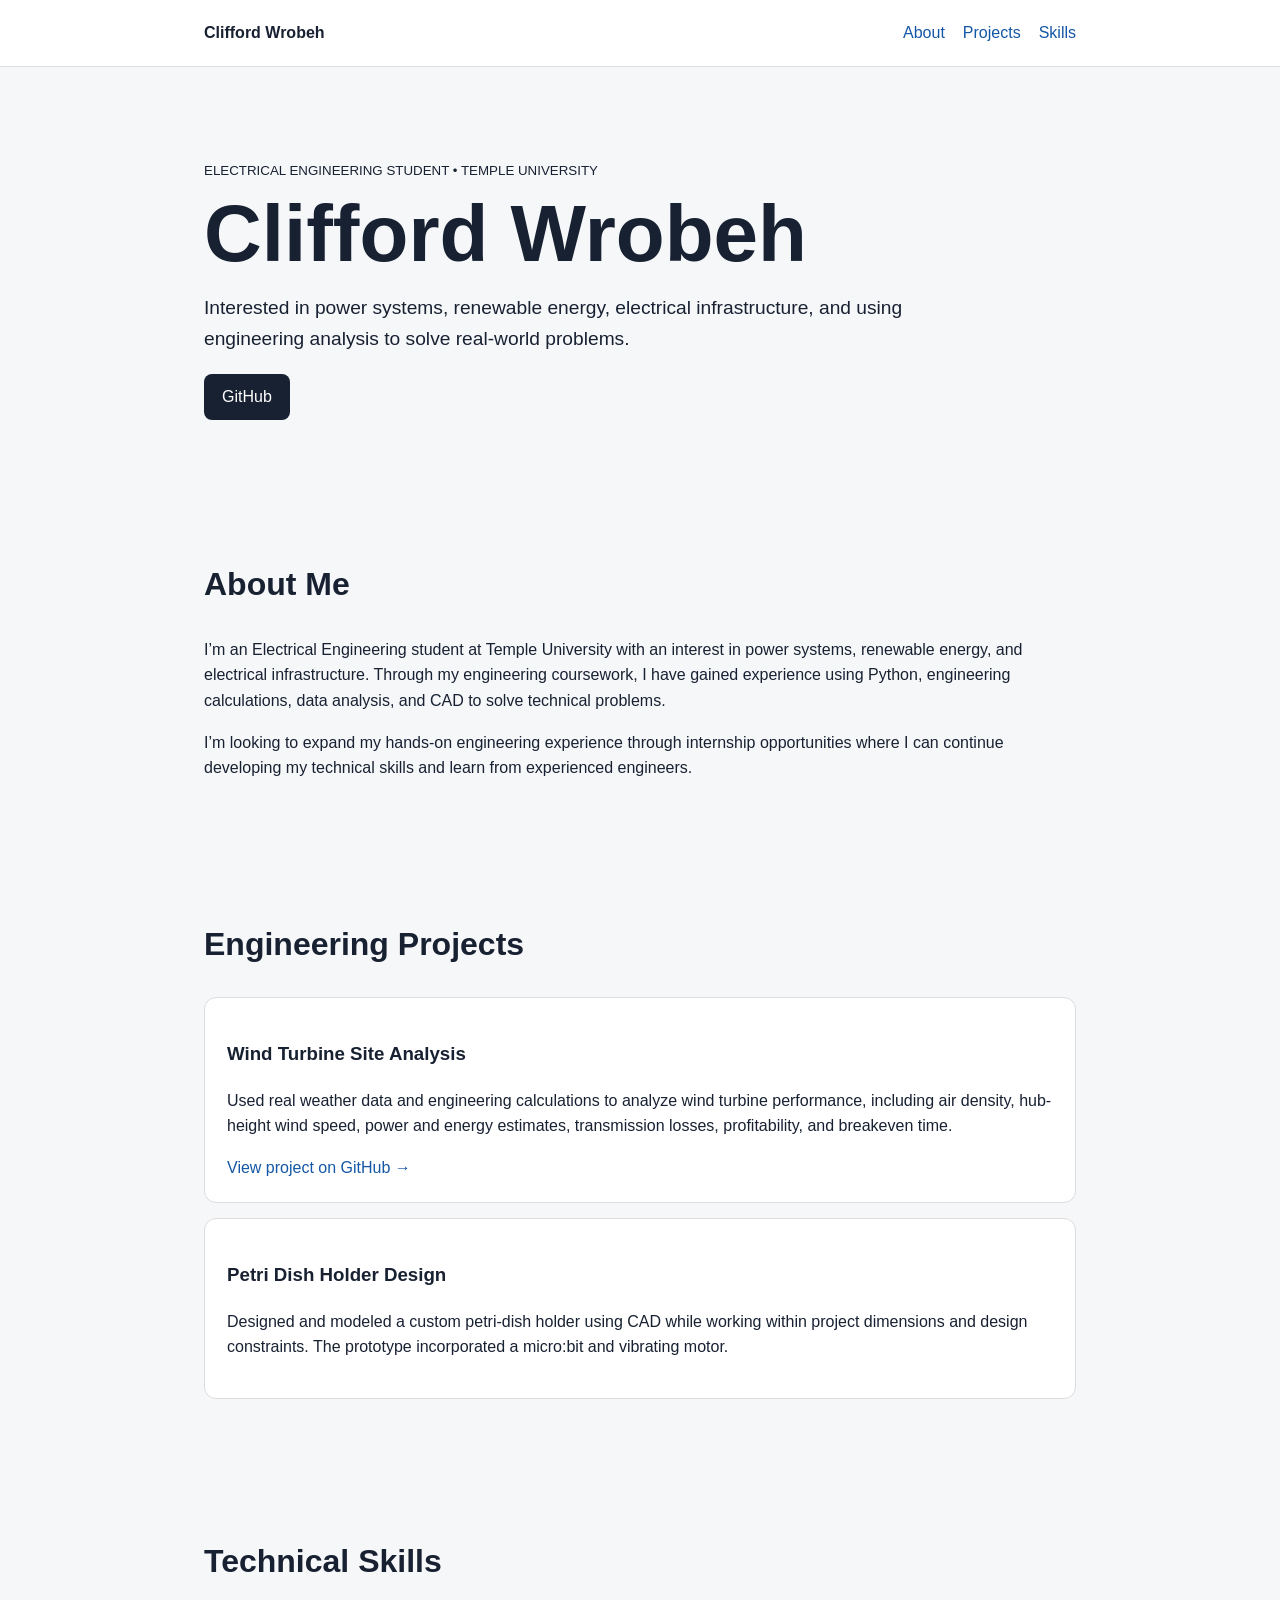
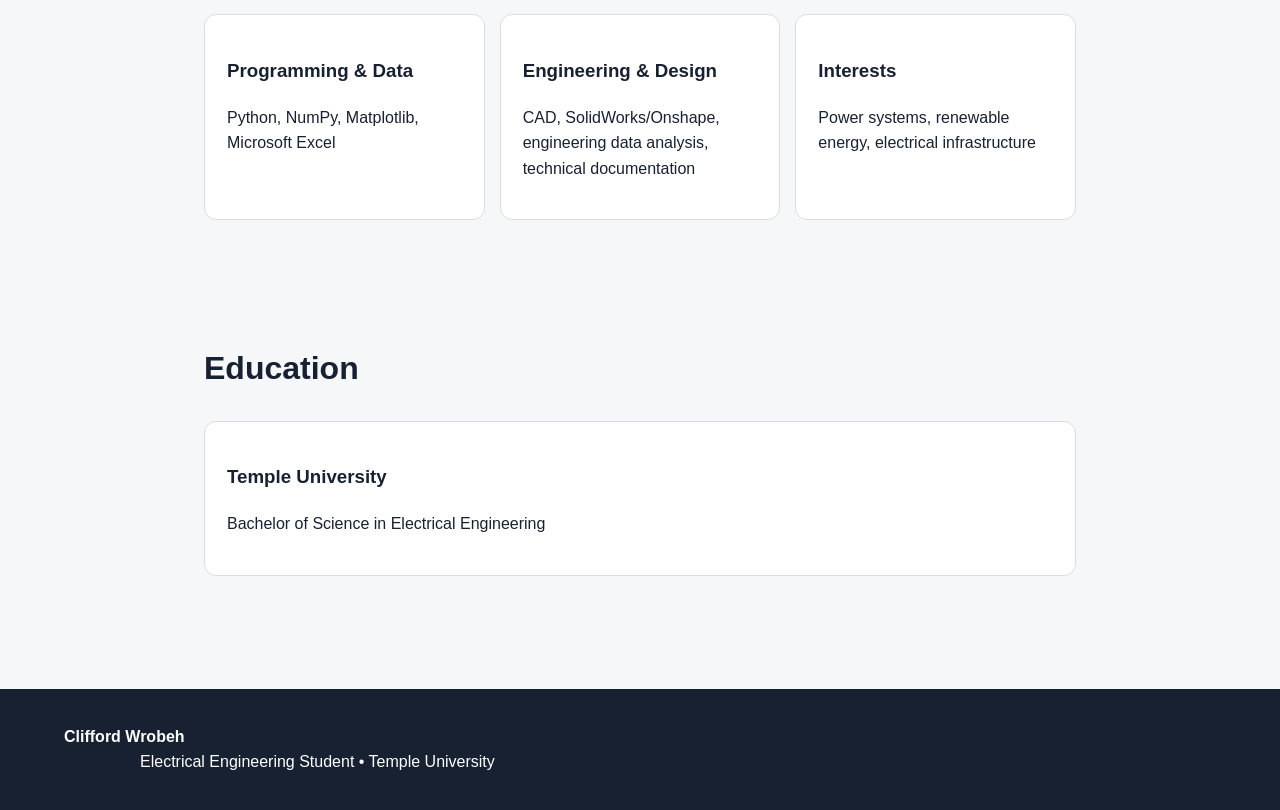
==== index.html @ 74caa6b3 "Add engineering portfolio website" ====
<!doctype html><html lang="en"><head><meta charset="utf-8"><meta name="viewport" content="width=device-width,initial-scale=1"><title>Clifford Wrobeh | Electrical Engineering</title><link rel="stylesheet" href="style.css"></head><body>
<header><nav><b>Clifford Wrobeh</b><span><a href="#about">About</a> <a href="#projects">Projects</a> <a href="#skills">Skills</a></span></nav></header>
<main>
<section class="hero"><small>ELECTRICAL ENGINEERING STUDENT • TEMPLE UNIVERSITY</small><h1>Clifford Wrobeh</h1><p>Interested in power systems, renewable energy, electrical infrastructure, and using engineering analysis to solve real-world problems.</p><a class="btn" href="https://github.com/cliffordwrobeh18-ctrl">GitHub</a></section>
<section id="about"><h2>About Me</h2><p>I’m an Electrical Engineering student at Temple University with an interest in power systems, renewable energy, and electrical infrastructure. Through my engineering coursework, I have gained experience using Python, engineering calculations, data analysis, and CAD to solve technical problems.</p><p>I’m looking to expand my hands-on engineering experience through internship opportunities where I can continue developing my technical skills and learn from experienced engineers.</p></section>
<section id="projects"><h2>Engineering Projects</h2><article><h3>Wind Turbine Site Analysis</h3><p>Used real weather data and engineering calculations to analyze wind turbine performance, including air density, hub-height wind speed, power and energy estimates, transmission losses, profitability, and breakeven time.</p><a href="https://github.com/cliffordwrobeh18-ctrl/wind-turbine-site-analysis">View project on GitHub →</a></article><article><h3>Petri Dish Holder Design</h3><p>Designed and modeled a custom petri-dish holder using CAD while working within project dimensions and design constraints. The prototype incorporated a micro:bit and vibrating motor.</p></article></section>
<section id="skills"><h2>Technical Skills</h2><div class="grid"><article><h3>Programming & Data</h3><p>Python, NumPy, Matplotlib, Microsoft Excel</p></article><article><h3>Engineering & Design</h3><p>CAD, SolidWorks/Onshape, engineering data analysis, technical documentation</p></article><article><h3>Interests</h3><p>Power systems, renewable energy, electrical infrastructure</p></article></div></section>
<section><h2>Education</h2><article><h3>Temple University</h3><p>Bachelor of Science in Electrical Engineering</p></article></section>
</main><footer><b>Clifford Wrobeh</b><p>Electrical Engineering Student • Temple University</p></footer></body></html>
---- style.css ----
*{box-sizing:border-box}body{margin:0;font-family:Arial,sans-serif;background:#f6f7f9;color:#182132;line-height:1.6}a{color:#1457a6;text-decoration:none}header{background:white;border-bottom:1px solid #ddd}nav,main,footer>*{max-width:1000px;margin:auto}nav{padding:20px 5%;display:flex;justify-content:space-between;gap:20px}nav span{display:flex;gap:18px}main{max-width:1000px;margin:auto;padding:0 5%}.hero{padding:90px 0 65px}.hero h1{font-size:clamp(3rem,8vw,5rem);line-height:1;margin:.15em 0}.hero p{font-size:1.2rem;max-width:720px}.btn{display:inline-block;background:#182132;color:white;padding:10px 18px;border-radius:8px}section{padding:48px 0}h2{font-size:2rem}article{background:white;border:1px solid #ddd;border-radius:12px;padding:22px;margin:15px 0}.grid{display:grid;grid-template-columns:repeat(3,1fr);gap:15px}.grid article{margin:0}footer{background:#182132;color:white;padding:35px 5%;margin-top:50px}@media(max-width:700px){.grid{grid-template-columns:1fr}.hero{padding-top:60px}nav{flex-direction:column}}
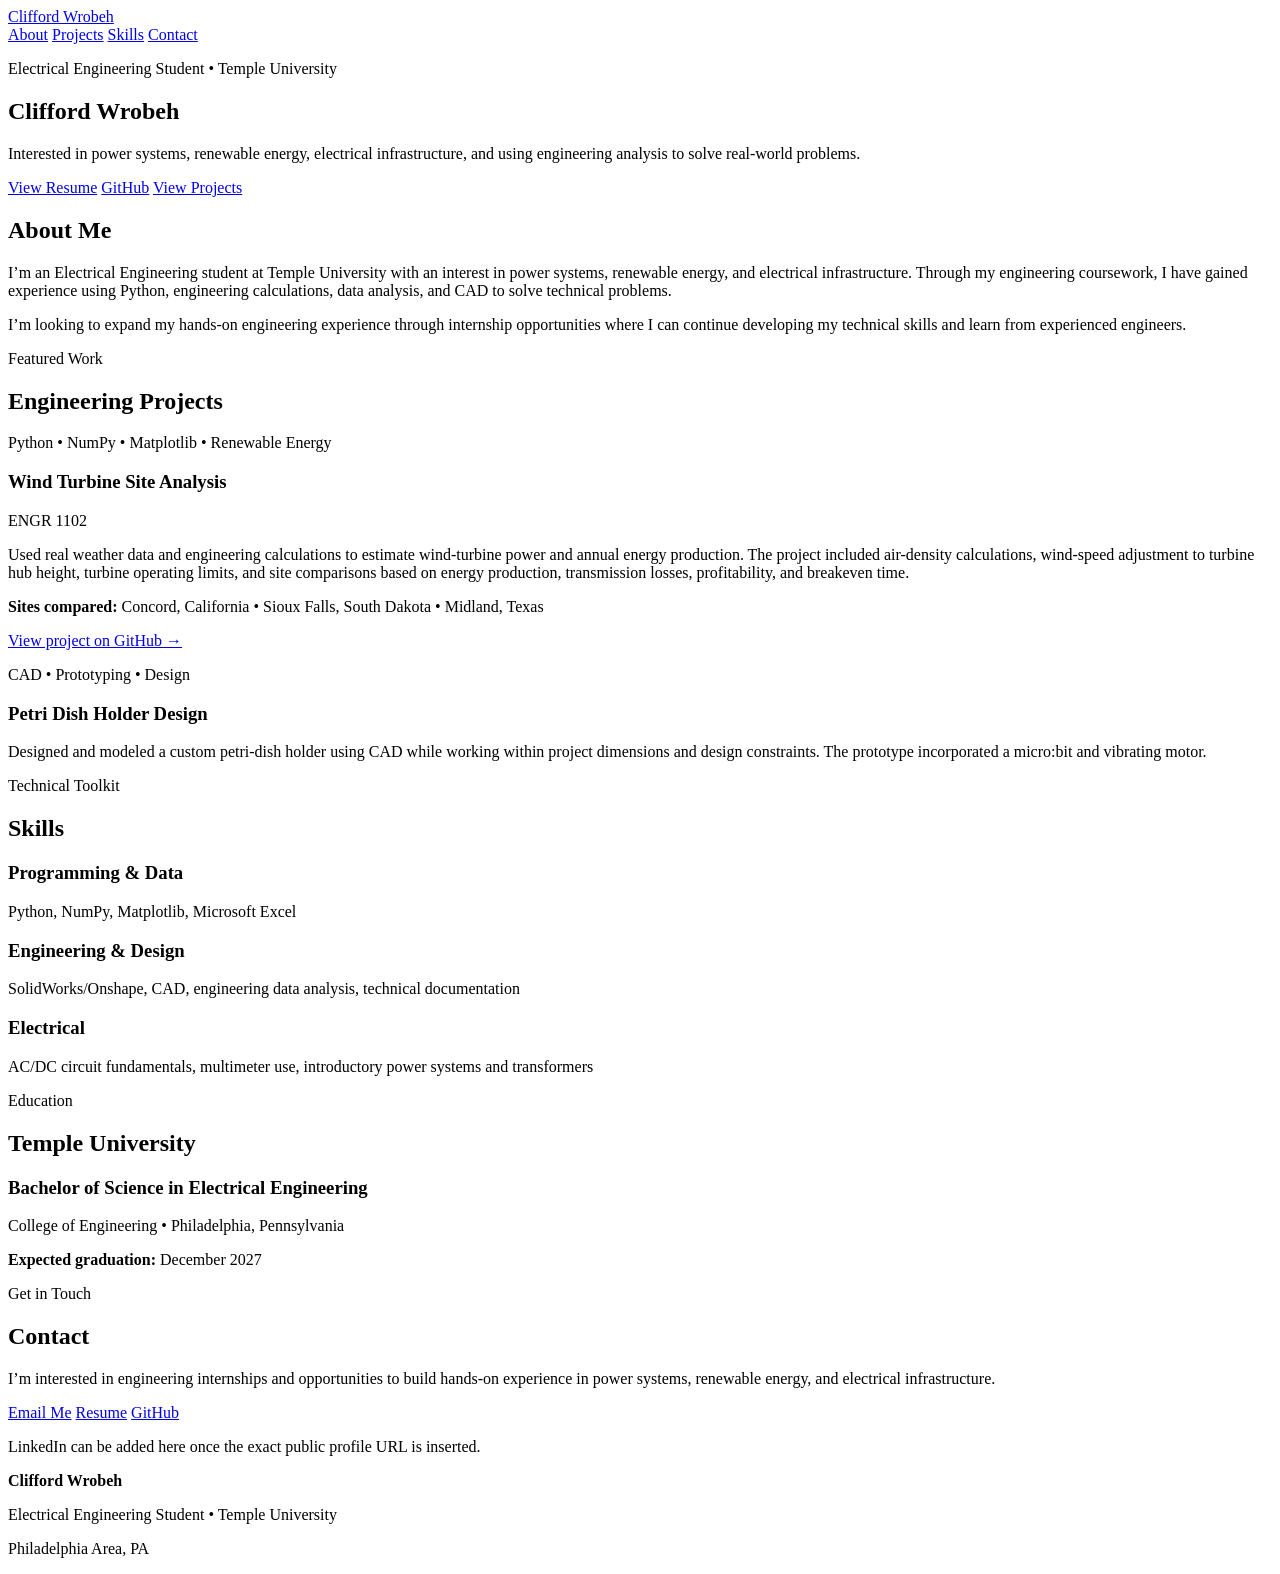
==== commit d4aeda68: "Rename index 2.html to index.html" ====
--- a/index.html
+++ b/index.html
@@ -1,9 +1,123 @@
-<!doctype html><html lang="en"><head><meta charset="utf-8"><meta name="viewport" content="width=device-width,initial-scale=1"><title>Clifford Wrobeh | Electrical Engineering</title><link rel="stylesheet" href="style.css"></head><body>
-<header><nav><b>Clifford Wrobeh</b><span><a href="#about">About</a> <a href="#projects">Projects</a> <a href="#skills">Skills</a></span></nav></header>
-<main>
-<section class="hero"><small>ELECTRICAL ENGINEERING STUDENT • TEMPLE UNIVERSITY</small><h1>Clifford Wrobeh</h1><p>Interested in power systems, renewable energy, electrical infrastructure, and using engineering analysis to solve real-world problems.</p><a class="btn" href="https://github.com/cliffordwrobeh18-ctrl">GitHub</a></section>
-<section id="about"><h2>About Me</h2><p>I’m an Electrical Engineering student at Temple University with an interest in power systems, renewable energy, and electrical infrastructure. Through my engineering coursework, I have gained experience using Python, engineering calculations, data analysis, and CAD to solve technical problems.</p><p>I’m looking to expand my hands-on engineering experience through internship opportunities where I can continue developing my technical skills and learn from experienced engineers.</p></section>
-<section id="projects"><h2>Engineering Projects</h2><article><h3>Wind Turbine Site Analysis</h3><p>Used real weather data and engineering calculations to analyze wind turbine performance, including air density, hub-height wind speed, power and energy estimates, transmission losses, profitability, and breakeven time.</p><a href="https://github.com/cliffordwrobeh18-ctrl/wind-turbine-site-analysis">View project on GitHub →</a></article><article><h3>Petri Dish Holder Design</h3><p>Designed and modeled a custom petri-dish holder using CAD while working within project dimensions and design constraints. The prototype incorporated a micro:bit and vibrating motor.</p></article></section>
-<section id="skills"><h2>Technical Skills</h2><div class="grid"><article><h3>Programming & Data</h3><p>Python, NumPy, Matplotlib, Microsoft Excel</p></article><article><h3>Engineering & Design</h3><p>CAD, SolidWorks/Onshape, engineering data analysis, technical documentation</p></article><article><h3>Interests</h3><p>Power systems, renewable energy, electrical infrastructure</p></article></div></section>
-<section><h2>Education</h2><article><h3>Temple University</h3><p>Bachelor of Science in Electrical Engineering</p></article></section>
-</main><footer><b>Clifford Wrobeh</b><p>Electrical Engineering Student • Temple University</p></footer></body></html>+<!doctype html>
+<html lang="en">
+<head>
+  <meta charset="utf-8">
+  <meta name="viewport" content="width=device-width,initial-scale=1">
+  <title>Clifford Wrobeh | Electrical Engineering</title>
+  <meta name="description" content="Clifford Wrobeh's electrical engineering portfolio featuring projects, technical skills, education, and professional experience.">
+  <link rel="stylesheet" href="style.css">
+</head>
+<body>
+<header>
+  <nav class="wrap">
+    <a class="brand" href="#top">Clifford Wrobeh</a>
+    <div class="navlinks">
+      <a href="#about">About</a>
+      <a href="#projects">Projects</a>
+      <a href="#skills">Skills</a>
+      <a href="#contact">Contact</a>
+    </div>
+  </nav>
+</header>
+
+<main id="top">
+  <section class="hero wrap">
+    <p class="eyebrow">Electrical Engineering Student • Temple University</p>
+    <h1>Clifford Wrobeh</h1>
+    <p class="lead">Interested in power systems, renewable energy, electrical infrastructure, and using engineering analysis to solve real-world problems.</p>
+    <div class="buttons">
+      <a class="button primary" href="Clifford_Wrobeh_Resume.pdf" target="_blank" rel="noopener">View Resume</a>
+      <a class="button" href="https://github.com/cliffordwrobeh18-ctrl" target="_blank" rel="noopener">GitHub</a>
+      <a class="button" href="#projects">View Projects</a>
+    </div>
+  </section>
+
+  <section id="about" class="wrap section">
+    <h2>About Me</h2>
+    <p>I’m an Electrical Engineering student at Temple University with an interest in power systems, renewable energy, and electrical infrastructure. Through my engineering coursework, I have gained experience using Python, engineering calculations, data analysis, and CAD to solve technical problems.</p>
+    <p>I’m looking to expand my hands-on engineering experience through internship opportunities where I can continue developing my technical skills and learn from experienced engineers.</p>
+  </section>
+
+  <section id="projects" class="wrap section">
+    <div class="section-heading">
+      <div>
+        <p class="eyebrow">Featured Work</p>
+        <h2>Engineering Projects</h2>
+      </div>
+    </div>
+
+    <article class="card featured">
+      <div class="project-top">
+        <div>
+          <p class="tag">Python • NumPy • Matplotlib • Renewable Energy</p>
+          <h3>Wind Turbine Site Analysis</h3>
+        </div>
+        <span class="badge">ENGR 1102</span>
+      </div>
+      <p>Used real weather data and engineering calculations to estimate wind-turbine power and annual energy production. The project included air-density calculations, wind-speed adjustment to turbine hub height, turbine operating limits, and site comparisons based on energy production, transmission losses, profitability, and breakeven time.</p>
+      <p><strong>Sites compared:</strong> Concord, California • Sioux Falls, South Dakota • Midland, Texas</p>
+      <a class="textlink" href="https://github.com/cliffordwrobeh18-ctrl/wind-turbine-site-analysis" target="_blank" rel="noopener">View project on GitHub →</a>
+    </article>
+
+    <article class="card">
+      <p class="tag">CAD • Prototyping • Design</p>
+      <h3>Petri Dish Holder Design</h3>
+      <p>Designed and modeled a custom petri-dish holder using CAD while working within project dimensions and design constraints. The prototype incorporated a micro:bit and vibrating motor.</p>
+    </article>
+  </section>
+
+  <section id="skills" class="wrap section">
+    <p class="eyebrow">Technical Toolkit</p>
+    <h2>Skills</h2>
+    <div class="grid">
+      <article class="card">
+        <h3>Programming & Data</h3>
+        <p>Python, NumPy, Matplotlib, Microsoft Excel</p>
+      </article>
+      <article class="card">
+        <h3>Engineering & Design</h3>
+        <p>SolidWorks/Onshape, CAD, engineering data analysis, technical documentation</p>
+      </article>
+      <article class="card">
+        <h3>Electrical</h3>
+        <p>AC/DC circuit fundamentals, multimeter use, introductory power systems and transformers</p>
+      </article>
+    </div>
+  </section>
+
+  <section class="wrap section">
+    <p class="eyebrow">Education</p>
+    <h2>Temple University</h2>
+    <div class="card">
+      <h3>Bachelor of Science in Electrical Engineering</h3>
+      <p>College of Engineering • Philadelphia, Pennsylvania</p>
+      <p><strong>Expected graduation:</strong> December 2027</p>
+    </div>
+  </section>
+
+  <section id="contact" class="wrap section">
+    <p class="eyebrow">Get in Touch</p>
+    <h2>Contact</h2>
+    <div class="card contact-card">
+      <p>I’m interested in engineering internships and opportunities to build hands-on experience in power systems, renewable energy, and electrical infrastructure.</p>
+      <div class="buttons">
+        <a class="button primary" href="mailto:cliffordwrobeh18@gmail.com">Email Me</a>
+        <a class="button" href="Clifford_Wrobeh_Resume.pdf" target="_blank" rel="noopener">Resume</a>
+        <a class="button" href="https://github.com/cliffordwrobeh18-ctrl" target="_blank" rel="noopener">GitHub</a>
+      </div>
+      <p class="small-note">LinkedIn can be added here once the exact public profile URL is inserted.</p>
+    </div>
+  </section>
+</main>
+
+<footer>
+  <div class="wrap footer-inner">
+    <div>
+      <strong>Clifford Wrobeh</strong>
+      <p>Electrical Engineering Student • Temple University</p>
+    </div>
+    <p>Philadelphia Area, PA</p>
+  </div>
+</footer>
+</body>
+</html>
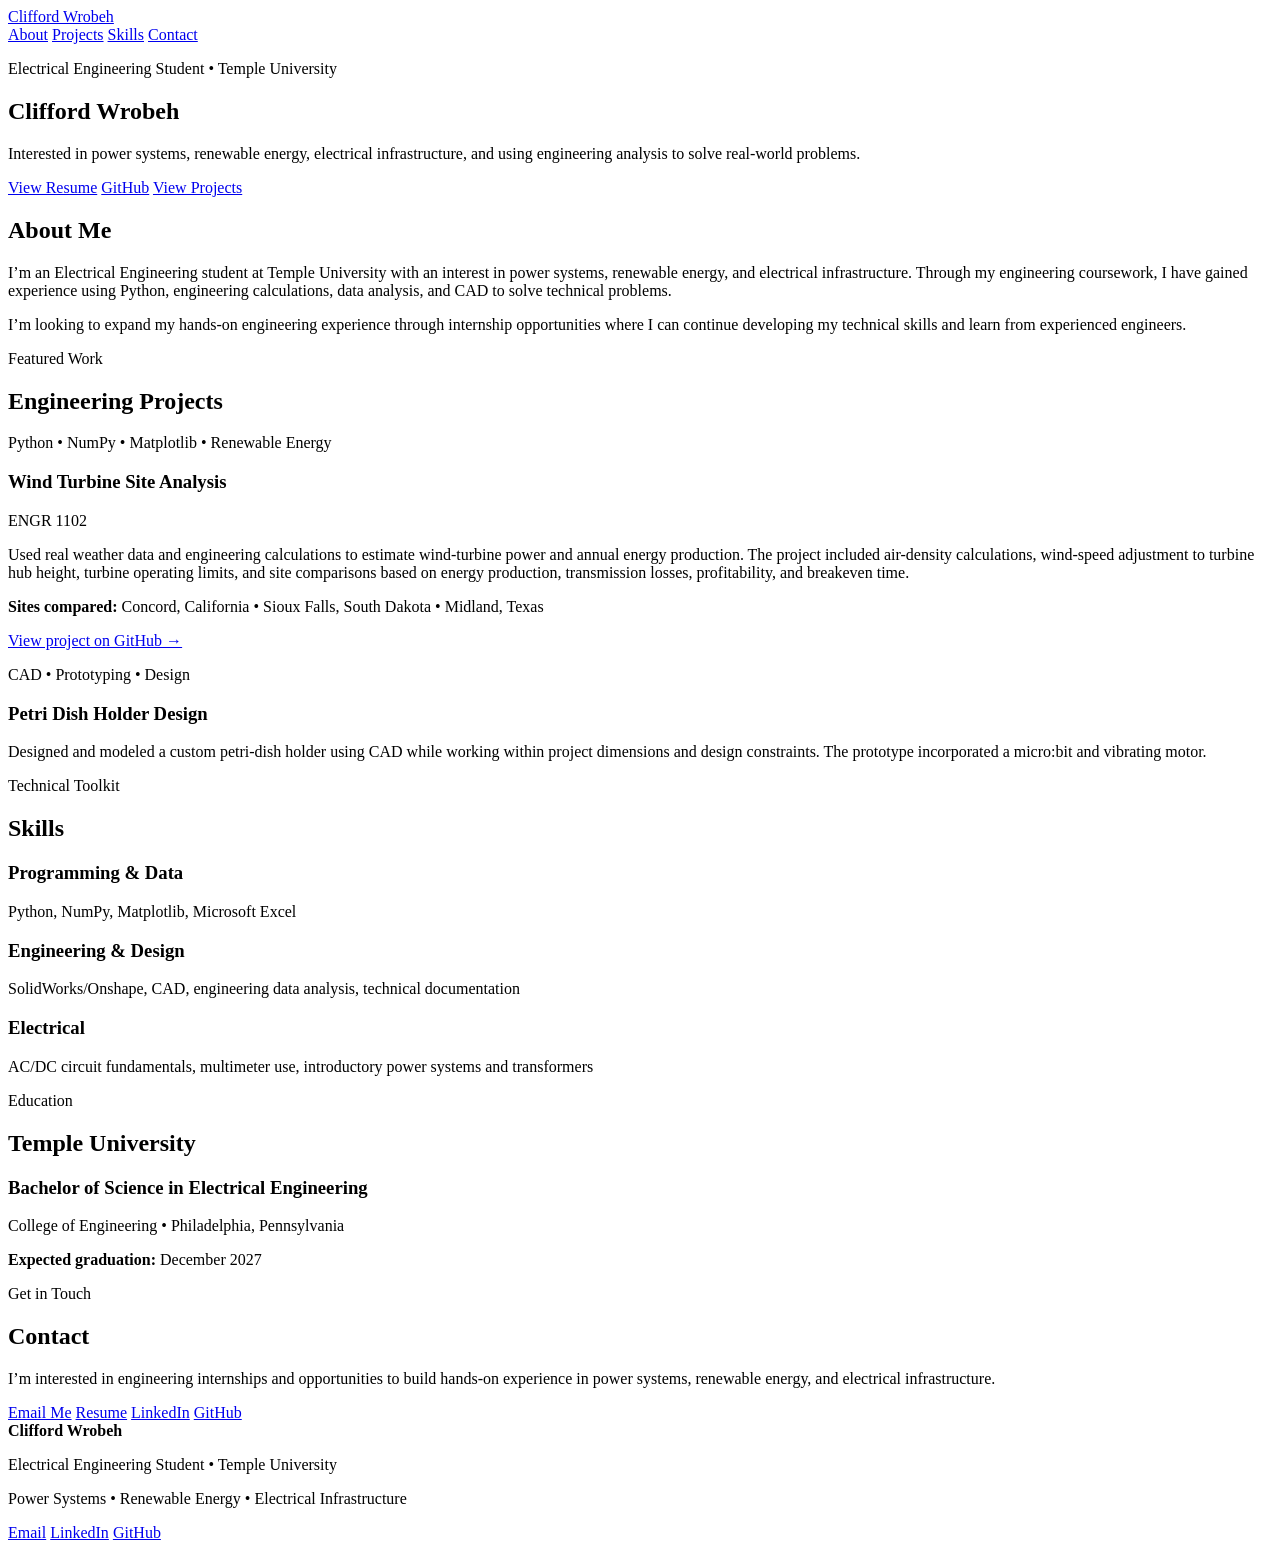
==== commit cc8a0340: "Rename index .html to index.html" ====
--- a/index.html
+++ b/index.html
@@ -39,12 +39,8 @@
   </section>
 
   <section id="projects" class="wrap section">
-    <div class="section-heading">
-      <div>
-        <p class="eyebrow">Featured Work</p>
-        <h2>Engineering Projects</h2>
-      </div>
-    </div>
+    <p class="eyebrow">Featured Work</p>
+    <h2>Engineering Projects</h2>
 
     <article class="card featured">
       <div class="project-top">
@@ -70,18 +66,9 @@
     <p class="eyebrow">Technical Toolkit</p>
     <h2>Skills</h2>
     <div class="grid">
-      <article class="card">
-        <h3>Programming & Data</h3>
-        <p>Python, NumPy, Matplotlib, Microsoft Excel</p>
-      </article>
-      <article class="card">
-        <h3>Engineering & Design</h3>
-        <p>SolidWorks/Onshape, CAD, engineering data analysis, technical documentation</p>
-      </article>
-      <article class="card">
-        <h3>Electrical</h3>
-        <p>AC/DC circuit fundamentals, multimeter use, introductory power systems and transformers</p>
-      </article>
+      <article class="card"><h3>Programming & Data</h3><p>Python, NumPy, Matplotlib, Microsoft Excel</p></article>
+      <article class="card"><h3>Engineering & Design</h3><p>SolidWorks/Onshape, CAD, engineering data analysis, technical documentation</p></article>
+      <article class="card"><h3>Electrical</h3><p>AC/DC circuit fundamentals, multimeter use, introductory power systems and transformers</p></article>
     </div>
   </section>
 
@@ -103,9 +90,9 @@
       <div class="buttons">
         <a class="button primary" href="mailto:cliffordwrobeh18@gmail.com">Email Me</a>
         <a class="button" href="Clifford_Wrobeh_Resume.pdf" target="_blank" rel="noopener">Resume</a>
+        <a class="button" href="https://www.linkedin.com/in/clifford-wrobeh-3a6983208" target="_blank" rel="noopener">LinkedIn</a>
         <a class="button" href="https://github.com/cliffordwrobeh18-ctrl" target="_blank" rel="noopener">GitHub</a>
       </div>
-      <p class="small-note">LinkedIn can be added here once the exact public profile URL is inserted.</p>
     </div>
   </section>
 </main>
@@ -113,10 +100,15 @@
 <footer>
   <div class="wrap footer-inner">
     <div>
-      <strong>Clifford Wrobeh</strong>
+      <strong class="footer-name">Clifford Wrobeh</strong>
       <p>Electrical Engineering Student • Temple University</p>
+      <p>Power Systems • Renewable Energy • Electrical Infrastructure</p>
     </div>
-    <p>Philadelphia Area, PA</p>
+    <div class="footer-links">
+      <a href="mailto:cliffordwrobeh18@gmail.com">Email</a>
+      <a href="https://www.linkedin.com/in/clifford-wrobeh-3a6983208" target="_blank" rel="noopener">LinkedIn</a>
+      <a href="https://github.com/cliffordwrobeh18-ctrl" target="_blank" rel="noopener">GitHub</a>
+    </div>
   </div>
 </footer>
 </body>
